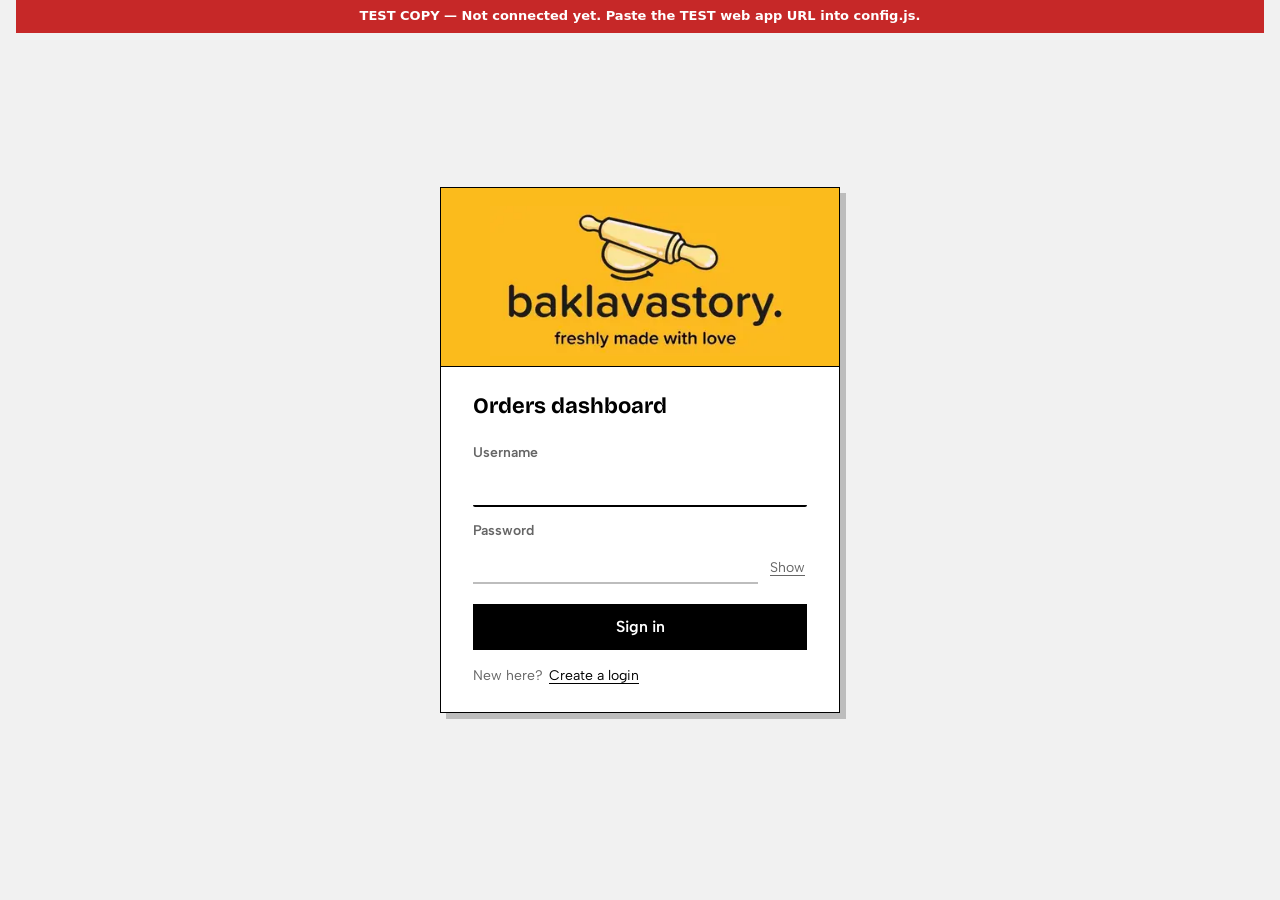
==== dashboard/index.html @ 560e419f "v2.0: test copy of Baklava Story v1, wired to the TEST Sheet only Co-Authored-By: Claude Opus 5.5 <n" ====
<!doctype html>
<html lang="en"><head><meta charset="utf-8"><meta name="viewport" content="width=device-width,initial-scale=1,viewport-fit=cover"><title>Baklava Story Orders</title>
<link rel="preconnect" href="https://fonts.googleapis.com">
<link rel="preconnect" href="https://fonts.gstatic.com" crossorigin>
<link rel="stylesheet" href="https://fonts.googleapis.com/css2?family=Albert+Sans:wght@400;500;600&family=Bricolage+Grotesque:opsz,wght@12..96,700&family=Kalam:wght@400;700&display=swap">
<link rel="stylesheet" href="s.css"><link rel="stylesheet" href="x.css"></head><body>
<div class="wrap">
<header class="top">
<div class="mark">Baklava Story</div>
<nav class="tabs" aria-label="Views"><button data-act="tab" data-t="week" class="on">Week</button><button data-act="tab" data-t="history">History</button><button data-act="tab" data-t="products">Products</button><i class="tabbar" aria-hidden="true"></i></nav>
<div class="toplinks"><button class="nb" data-act="numbers">Week numbers</button></div>
</header>
<div class="weeknav">
<button class="nb" data-act="weekprev"><svg viewBox="0 0 20 20" fill="none" stroke="currentColor" stroke-width="2.6" aria-hidden="true"><path d="M12.5 3.5 6 10l6.5 6.5"/></svg>Last week</button>
<span class="rangebox"><b class="range num" id="range"></b><small id="rangesub"></small></span>
<button class="nb" data-act="weeknext">Next week<svg viewBox="0 0 20 20" fill="none" stroke="currentColor" stroke-width="2.6" aria-hidden="true"><path d="M7.5 3.5 14 10l-6.5 6.5"/></svg></button>
</div>
<p class="sync" id="sync"></p>
<div id="notice" hidden></div>
<main id="view"></main>
<p class="help">Tap an order to cross it out when it is picked up. Tap a day name for that day's bake list. <button class="csv" data-act="export" data-s="week">Export CSV</button></p>
</div>
<div id="layer"></div>
<div id="pop" hidden></div>
<div id="toast" class="toast" hidden></div>


<script src="config.js"></script>
<script src="j1.js"></script>
<script src="j2.js"></script>
<script src="j3.js"></script>
<script src="j4.js"></script>
<script src="x.js"></script>
<script src="y.js"></script>
<script src="z.js"></script>
<script src="z2.js"></script>
<script src="z3.js"></script>
<script src="z4.js"></script>
<script src="z5.js"></script>
<script src="z6.js"></script>
<script src="z7.js"></script>
<script src="z8.js"></script>
<script src="z9.js"></script>
<script src="z10.js"></script>
<script src="z11.js"></script>
<script src="z12.js"></script>
<script src="z13.js"></script>
<script src="z14.js"></script>
<script src="z15.js"></script>
<script src="z16.js"></script>
<script src="j5.js"></script>

</body></html>
---- dashboard/s.css ----
/* Layout: the counter notebook and nothing else. One page, Monday to Saturday columns.
   Blue ballpoint ink, yellow highlighter on pickup times, red pen circles on notes.
   Tap an order to cross it out when it is picked up. */
:root{
  --bg:#F1F1F1; --paper:#FFFFFF; --ink:#000000; --ink2:#666666; --rule:#BDBDBD; --rule2:#E8E8E8;
  --hl:#000000; --hltext:#FFFFFF; --red:#000000; --btn:#000000; --btntext:#FFFFFF; --hole:#D9D9D9;
  --hand:#000000; --web:#000000;
  --shadow:rgba(0,0,0,.14); --scrim:rgba(0,0,0,.4);
  --f-ui:'Albert Sans',system-ui,sans-serif; --f-head:'Bricolage Grotesque','Albert Sans',system-ui,sans-serif; --f-hand:'Kalam','Bradley Hand','Segoe Print',cursive;
}
html{color-scheme:light}*{box-sizing:border-box}
body{background:var(--bg);color:var(--ink);font:400 16px/1.45 var(--f-ui);margin:0;
  padding-block:0 56px;padding-left:max(16px,env(safe-area-inset-left,0px));padding-right:max(16px,env(safe-area-inset-right,0px))}
button{font:inherit;color:inherit;cursor:pointer;background:none;border:0;padding:0;text-align:left}
:focus-visible{outline:3px solid var(--ink);outline-offset:2px;border-radius:2px}
[hidden]{display:none!important}
button{transition:background-color .18s ease,color .18s ease,opacity .18s ease,transform .14s ease,text-decoration-color .18s ease}
.btn:active,.nb:active,.pick button:active,.days button:active,.addline:active,.got:active{transform:scale(.96)}
.ent .body:active,.dh:active,.hrow:active{background:var(--rule)}
@keyframes fade{from{opacity:0}to{opacity:1}}
@keyframes popin{from{opacity:0;transform:translateY(10px) scale(.96)}to{opacity:1;transform:none}}
@keyframes chip{from{transform:scale(.92)}to{transform:none}}
@keyframes strike{from{background-size:0% 2px}to{background-size:100% 2px}}
@keyframes dim{from{opacity:1}to{opacity:.5}}
@keyframes enter{from{opacity:0;transform:translateY(-6px);background:var(--rule2)}to{opacity:1;transform:none}}
@keyframes grow{from{transform:scaleY(0)}to{transform:none}}
@keyframes growx{from{transform:scaleX(0)}to{transform:none}}
@keyframes spin{from{opacity:0;transform:rotate(-50deg) scale(.88)}to{opacity:1;transform:none}}
@keyframes rise{from{opacity:0;transform:translateY(10px)}to{opacity:1;transform:none}}
#pop:not([hidden]){animation:fade .16s ease}
#pop:not([hidden]) .pop{animation:popin .22s cubic-bezier(.2,.8,.2,1)}
.scrim{animation:fade .2s ease}
.toast:not([hidden]){animation:rise .22s cubic-bezier(.2,.8,.2,1)}
.ent.just{animation:enter .35s cubic-bezier(.2,.8,.2,1)}
.ent.just.picked .en,.ent.just.picked .ei{text-decoration:none;background:linear-gradient(var(--ink),var(--ink)) 0 58%/100% 2px no-repeat;animation:strike .4s .05s ease-out both}
.ent.just.picked .body{animation:dim .35s ease both}
.ent.just:not(.picked) .body{animation:fade .3s ease}
.days button.on,.go .pick button.on{animation:chip .18s ease-out}
.go .wcols i{transform-origin:bottom;animation:grow .55s cubic-bezier(.2,.8,.2,1) both}
.go .wcols div:nth-child(2) i{animation-delay:.04s}.go .wcols div:nth-child(3) i{animation-delay:.08s}.go .wcols div:nth-child(4) i{animation-delay:.12s}.go .wcols div:nth-child(5) i{animation-delay:.16s}.go .wcols div:nth-child(n+6) i{animation-delay:.2s}
.go .tr .bar i{transform-origin:left;animation:growx .6s cubic-bezier(.2,.8,.2,1) both}
.go .pie svg{animation:spin .6s cubic-bezier(.2,.8,.2,1) both}
.go .hsum>div{animation:rise .4s cubic-bezier(.2,.8,.2,1) both}.go .hsum>div:nth-child(2){animation-delay:.04s}.go .hsum>div:nth-child(3){animation-delay:.08s}.go .hsum>div:nth-child(4){animation-delay:.12s}.go .hsum>div:nth-child(5){animation-delay:.16s}.go .hsum>div:nth-child(6){animation-delay:.2s}
@media(prefers-reduced-motion:reduce){*,*::before,*::after{animation:none!important;transition:none!important}}
.wrap{max-width:1240px;margin:0 auto}
.num{font-variant-numeric:tabular-nums}
.muted{color:var(--ink2)}
.link{text-decoration:underline;text-underline-offset:3px;font-weight:500}
.link:hover{text-decoration-thickness:2px}

/* top line */
.top{display:flex;flex-wrap:wrap;align-items:center;gap:8px 24px;padding-block:16px 12px}
.mark{font:700 22px/1 var(--f-head);letter-spacing:-.01em}
.weeknav{display:grid;grid-template-columns:1fr auto 1fr;align-items:center;gap:12px;margin:2px 0 14px}
.weeknav>.nb:first-child{justify-self:start}.weeknav>.nb:nth-child(3){justify-self:end}
.nb{min-height:40px;padding:0 4px;font-weight:600;font-size:16px;display:inline-flex;align-items:center;gap:6px;white-space:nowrap}
.nb svg{width:14px;height:14px;flex:none}
.nb:hover{text-decoration:underline;text-underline-offset:4px}
.rangebox{display:flex;flex-direction:column;align-items:center;padding:0 6px;text-align:center}
.rangebox .range{font:700 21px/1.1 var(--f-head)}
.rangebox small{font-size:14px;color:var(--ink2);margin-top:2px;min-height:18px}
.toplinks{display:flex;gap:18px;align-items:center;margin-left:auto}
@media(max-width:560px){.weeknav{grid-template-columns:1fr 1fr}.rangebox{grid-column:1/3;grid-row:1}.weeknav>.nb{min-height:44px}.rangebox .range{font-size:24px}}
.sync{font-size:13px;color:var(--ink2);margin:0 0 8px}
.sync:empty{display:none}
.csv{font-size:13px;color:var(--ink2);text-decoration:underline;text-underline-offset:3px;font-weight:500;display:inline-block;padding:6px 0;margin-left:6px;white-space:nowrap}
.csv:hover{color:var(--ink)}
.pick .csv{margin-left:auto}

/* the notebook */
.book{background:var(--paper);border:1px solid var(--ink);border-radius:0;overflow-x:auto;position:relative}
.spiral{height:22px;min-width:960px;background:radial-gradient(circle at 50% 50%,var(--hole) 0 5px,transparent 5.5px) 0 0/34px 22px repeat-x;border-bottom:1px solid var(--rule2)}
.week{display:grid;grid-template-columns:repeat(6,minmax(160px,1fr));min-width:960px}
.col{border-left:1px solid var(--rule);min-height:520px;display:flex;flex-direction:column;
  background:repeating-linear-gradient(transparent 0 33px,var(--rule2) 33px 34px) 0 0/100% 34px}
.col:first-child{border-left:0}
.dh{padding:12px 12px 10px;border-bottom:2px solid var(--ink);background:var(--paper);display:block;width:100%}
.dh:hover .dn{text-decoration:underline;text-underline-offset:4px}
.dn{font:700 19px/1.1 var(--f-head);display:block}
.dd{font-size:13px;color:var(--ink2)}
.istoday .dn span{text-decoration:underline;text-decoration-thickness:3px;text-underline-offset:5px}
.load{font-size:13px;color:var(--ink2)}
.ent{display:flex;align-items:flex-start;gap:6px;border-bottom:1px solid var(--rule2);background:var(--paper)}
.ent .body{flex:1;min-width:0;padding:8px 4px 9px 12px;text-align:left;font-family:var(--f-hand);font-size:16px;line-height:1.3}
.ent .body:hover{background:var(--rule2)}
.et{font:600 13px/1.5 var(--f-ui);display:inline-block}
.hl{background:var(--hl);color:var(--hltext);padding:1px 6px;border-radius:0}
.hl.hand{background:var(--hand)}.hl.web{background:var(--web)}
.hl.soon::before{content:"";display:inline-block;width:7px;height:7px;border-radius:50%;background:#e5322d;margin-right:6px;vertical-align:1px;animation:dot 2s ease-out infinite}
@keyframes dot{0%{box-shadow:0 0 0 0 rgba(229,50,45,.6)}70%,100%{box-shadow:0 0 0 6px rgba(229,50,45,0)}}
.ent .hl,.ent .en,.ent .circle{cursor:pointer;background-image:linear-gradient(#fde047,#fde047);background-repeat:no-repeat;background-position:left center;background-size:0% 100%;transition:background-size .34s cubic-bezier(.3,.7,.2,1),color .2s ease .08s}
.ent .en{width:fit-content;max-width:100%}
.ent .marked{background-size:100% 100%}
.ent .hl.marked{color:#000}
.en{display:block;font-weight:700;overflow-wrap:anywhere}
.ei{display:block;color:var(--ink2);font-size:15px}
.ph{display:block;color:var(--ink2);font:400 12px/1.3 var(--f-ui)}
.circle{border:2px solid var(--ink);color:var(--ink);border-radius:60% 40% 55% 45%/50% 55% 45% 50%;padding:0 8px;display:inline-block;font-size:13px;line-height:1.5;margin-top:3px}
.ent.picked .en,.ent.picked .ei{text-decoration:line-through;text-decoration-thickness:2px;text-decoration-color:var(--ink)}
.ent.picked .body{opacity:.5}
.ent .ed{font-size:12px;color:var(--ink2);padding:10px 10px 0 0;font-weight:500;text-decoration:underline;text-underline-offset:3px}
.addline{display:block;width:100%;padding:8px 12px;color:var(--ink2);font-size:14px;margin-top:2px;min-height:34px}
.addline:hover{color:var(--ink);text-decoration:underline;text-underline-offset:3px}
.help{margin:10px 2px 0;color:var(--ink2);font-size:14px}
.empty{padding:28px 22px}
.empty h2{font:700 22px/1.2 var(--f-head);margin:0 0 6px}
.empty p{margin:0 0 14px;color:var(--ink2);max-width:46ch}


/* page turn: the leaf is cut into hinged strips so the paper can bend */
#view{position:relative;perspective:8000px;perspective-origin:50% 50%}
.leaf{position:absolute;left:0;top:0;z-index:3;transform-style:preserve-3d;pointer-events:none}
.seg{position:absolute;top:0;transform-origin:left center;transform-style:preserve-3d;will-change:transform}
.clip{position:absolute;left:0;top:0;right:0;bottom:0;overflow:hidden;background:var(--paper)}
.clip .back{position:absolute;inset:0;background:#fff;opacity:0}
.clip .shade{position:absolute;inset:0;background:#000;opacity:0}
.book.under{position:absolute;left:0;top:0;z-index:0;pointer-events:none}
.cast{position:absolute;left:0;top:0;z-index:2;pointer-events:none;opacity:0;background:linear-gradient(90deg,rgba(0,0,0,.28),rgba(0,0,0,0) 65%)}

.daybig{font:700 30px/1.1 var(--f-head);letter-spacing:-.01em;margin:-6px 0 14px}
.days{display:grid;grid-template-columns:repeat(6,1fr);gap:6px;margin:0 0 20px}
.days button{text-align:center;padding:7px 0 8px;background:var(--rule2);font-weight:500;line-height:1.15}
.days button small{display:block;font-size:12px;color:var(--ink2)}
.days button b{font:700 19px/1.2 var(--f-head)}
.days button:hover{background:var(--rule)}
.days button.on{background:var(--ink);color:var(--paper)}
.days button.on small{color:var(--paper);opacity:.75}
.days button.today b{text-decoration:underline;text-decoration-thickness:2px;text-underline-offset:3px}

.tabs{position:relative;display:flex;gap:4px;margin-left:6px}
.tabs button{font:700 17px/1 var(--f-head);padding:8px 12px;color:var(--ink2);transition:color .2s}
.tabs button:hover,.tabs button.on{color:var(--ink)}
.tabbar{position:absolute;left:0;bottom:-3px;height:3px;width:0;background:var(--ink);transition:transform .3s cubic-bezier(.3,.7,.2,1),width .3s cubic-bezier(.3,.7,.2,1)}
.weeknav,.toplinks{transition:opacity .2s ease,visibility .2s}
.weeknav.off,.toplinks.off{opacity:0;visibility:hidden}

/* history */
.hist{padding:22px 24px 28px}
.hist h2{font:700 22px/1.15 var(--f-head);margin:30px 0 6px}
.hist h2:first-child{margin-top:0}
.hist .sub{color:var(--ink2);font-size:14px;margin:0 0 12px}
.hsum{display:grid;grid-template-columns:repeat(auto-fit,minmax(130px,1fr));gap:18px 24px;margin:0 0 4px}
.hsum b{display:block;font:700 36px/1 var(--f-head);letter-spacing:-.02em}
.hsum span{font-size:13px;color:var(--ink2)}
.tbw{overflow-x:auto}
.tb{min-width:480px;border-top:2px solid var(--ink)}
.tr{display:grid;grid-template-columns:var(--cols);gap:12px;padding:9px 0;border-bottom:1px solid var(--rule2);align-items:center}
.tr.th{font-size:13px;font-weight:600;color:var(--ink2);border-bottom:1px solid var(--rule);padding:7px 0}
.tr .r{text-align:right}
.tr .bar{height:10px;background:var(--rule2)}
.tr .bar i{display:block;height:100%;background:var(--ink)}
.tr .lbl{font-weight:600}
.tr .lbl small{font-weight:400;color:var(--ink2);margin-left:6px}
.hgrid{display:grid;grid-template-columns:repeat(auto-fit,minmax(300px,1fr));gap:0 36px}
.hgrid{margin-top:34px}.hist .hgrid h2{margin-top:0}
.hgrid .tb{min-width:0}
.pie{display:flex;align-items:center;gap:18px;margin:6px 0 16px}
.pie svg{width:132px;height:132px;flex:none}
.pie .pt{font:700 15px/1 var(--f-head);text-anchor:middle;fill:var(--ink)}
.pie .pl{font:500 8px/1 var(--f-ui);text-anchor:middle;fill:var(--ink2)}
.pie ul{list-style:none;margin:0;padding:0;flex:1;min-width:0}
.pie li{display:grid;grid-template-columns:14px 1fr auto;gap:8px;align-items:center;padding:4px 0}
.pie li i{width:14px;height:14px;box-shadow:inset 0 0 0 1px var(--ink)}
.pie li b{font-variant-numeric:tabular-nums}
.pick{display:flex;gap:6px;flex-wrap:wrap;align-items:center;margin:0 0 16px}
.pick small{font-size:14px;color:var(--ink2);margin-right:6px}
.pick button{padding:7px 13px;font-weight:600;background:var(--rule2)}
.pick button:hover{background:var(--rule)}.pick button.on{background:var(--ink);color:var(--paper)}
.hist .pick+h2{margin-top:0}
.wcols{display:flex;align-items:flex-end;gap:10px;height:132px;margin:6px 0 16px;padding-top:4px}
.wcols div{flex:1;max-width:76px;display:flex;flex-direction:column;align-items:center;justify-content:flex-end;height:100%;gap:4px}
.wcols i{display:block;width:100%;background:var(--ink);min-height:2px}
.wcols b{font-size:14px;font-variant-numeric:tabular-nums}
.wcols span{font-size:13px;color:var(--ink2)}
.hq{display:flex;gap:14px;align-items:flex-end;flex-wrap:wrap;margin:0 0 8px}
.hq .fld{flex:1;min-width:220px;margin:0}
.hrow{display:grid;grid-template-columns:104px 84px 1.1fr 1fr 1.2fr 64px;gap:12px;align-items:baseline;width:100%;padding:9px 0;border-bottom:1px solid var(--rule2);text-align:left;min-width:680px}
.hrow:hover{background:var(--rule2)}
.hrow .nm{font-family:var(--f-hand);font-weight:700;font-size:17px}
.hrow.picked .nm,.hrow.picked .it{text-decoration:line-through;text-decoration-color:var(--ink)}
.hrow.picked{color:var(--ink2)}
.hrow .it{font-family:var(--f-hand);color:var(--ink2);font-size:16px}
.hrow .nt{font-family:var(--f-hand);font-size:15px}
.hmore{margin-top:14px}

.notice{margin:0 0 12px;background:var(--ink);color:var(--paper);padding:12px 16px;display:flex;flex-wrap:wrap;gap:8px 20px;align-items:center}
.notice b{font:700 18px/1.2 var(--f-head)}
.notice .ni{display:flex;gap:6px 22px;flex-wrap:wrap;flex:1;font-size:15px}
.notice .ni button{color:var(--paper);text-decoration:underline;text-underline-offset:3px;font-weight:500}
.notice .got{background:var(--paper);color:var(--ink);padding:9px 16px;font-weight:600;min-height:40px}
.src{font:500 11px/1.5 var(--f-ui);color:var(--ink2);margin-left:8px}
.src.web{color:var(--web);font-weight:700}.src.hand{color:var(--hand);font-weight:700}
.newtag{border:2px solid var(--ink);border-radius:60% 40% 55% 45%/50% 55% 45% 50%;padding:0 7px;font:700 12px/1.45 var(--f-hand);margin-left:6px;display:inline-block}

#pop{position:fixed;inset:0;background:var(--scrim);z-index:50;display:flex;align-items:center;justify-content:center;padding:16px}
.pop{background:var(--paper);border:2px solid var(--ink);padding:20px 22px;width:min(320px,100%)}
.pop h3{font:700 21px/1.2 var(--f-head);margin:0 0 4px}
.pop p{margin:0 0 18px;color:var(--ink2)}
.pop .acts{margin:0}

/* buttons */
.btn{background:var(--btn);color:var(--btntext);font-weight:600;padding:11px 18px;border-radius:0;min-height:44px}
.btn:hover{filter:brightness(1.12)}
.hlbtn{background:var(--hl);color:var(--hltext);font-weight:600;padding:9px 14px;border-radius:3px}

/* sheet */
.scrim{position:fixed;inset:0;background:var(--scrim);z-index:30}
.sheet{position:fixed;top:0;bottom:0;right:0;width:min(420px,100%);background:var(--paper);z-index:31;border-left:2px solid var(--ink);
  padding:22px max(20px,env(safe-area-inset-right,0px)) 28px 22px;padding-top:max(22px,env(safe-area-inset-top,0px));overflow-y:auto;animation:slide .26s cubic-bezier(.2,.8,.2,1)}
@keyframes slide{from{transform:translateX(36px);opacity:0}to{transform:none;opacity:1}}
@media(prefers-reduced-motion:reduce){.sheet{animation:none}}
.sheet .x{position:absolute;top:14px;right:16px;font-size:14px;color:var(--ink2);font-weight:600}
.sheet h2{font:700 26px/1.1 var(--f-head);margin:0 0 16px;padding-right:56px}
.fld{display:flex;flex-direction:column;gap:2px;margin-bottom:16px;min-width:0}
.fld label{font-size:14px;font-weight:600;color:var(--ink2)}
input,select,textarea{font:500 18px/1.3 var(--f-ui);color:var(--ink);background:transparent;border:0;border-bottom:2px solid var(--rule);border-radius:0;padding:8px 2px;width:100%;min-width:0}
input:focus,select:focus,textarea:focus{outline:0;border-bottom-color:var(--ink)}
input.hand,textarea{font-family:var(--f-hand);font-size:20px}
textarea{resize:vertical;min-height:56px}
select option{background:var(--paper);color:var(--ink)}
.two{display:grid;grid-template-columns:1fr 1fr;gap:14px}
.chkn{display:block;font-weight:400;font-size:13px;color:var(--ink2);margin-top:1px}.chk{display:flex;align-items:flex-start;gap:10px;margin:6px 0 0;font-size:15px;font-weight:500;color:var(--ink2);cursor:pointer}.chk input{width:20px;height:20px;margin:1px 0 0;accent-color:#000;cursor:pointer;flex:none}.chk input:disabled{cursor:not-allowed;opacity:.4}.chk:has(input:checked){color:#000}
.hint{font-size:14px;color:var(--ink2);margin:2px 0 0;min-height:20px}
.hint.warn{color:var(--red);font-weight:600}
.acts{display:flex;gap:18px;align-items:center;flex-wrap:wrap;margin-top:6px}
.danger{color:var(--red);font-weight:600}
.big{font:700 46px/1 var(--f-head);letter-spacing:-.02em;margin:0}
.fl{display:flex;justify-content:space-between;gap:12px;padding:12px 0;border-top:1px solid var(--rule2)}
.fl b{font:700 21px/1 var(--f-head)} .fl small{display:block;color:var(--ink2);font-size:14px;margin-top:3px}
.stats{display:grid;grid-template-columns:repeat(3,1fr);gap:12px;margin:4px 0 18px}
.stats b{display:block;font:700 28px/1 var(--f-head)} .stats span{font-size:13px;color:var(--ink2)}
.dayrow{display:grid;grid-template-columns:62px 1fr 44px;gap:10px;align-items:center;padding:6px 0}
.dayrow .b{height:12px;background:var(--rule2);border-radius:2px;overflow:hidden}.dayrow .b i{display:block;height:100%;background:var(--ink)}
.dayrow .b.over i{background:var(--red)}
.toast{position:fixed;left:max(16px,env(safe-area-inset-left,0px));bottom:max(18px,env(safe-area-inset-bottom,0px));z-index:40;background:var(--ink);color:var(--paper);padding:11px 16px;border-radius:0;font-weight:500;max-width:calc(100% - 32px)}

/* products tab */
.prodtab .phead{display:flex;justify-content:space-between;align-items:flex-start;gap:14px 20px;flex-wrap:wrap;margin:0 0 16px}
.prodtab .phead h2{margin:0 0 4px}.prodtab .phead .sub{margin:0;max-width:54ch}
.pact{display:flex;align-items:center;gap:16px}
.psave{font-size:14px;color:var(--ink2);min-width:7ch;text-align:right;transition:opacity .3s ease}
.psave.fade{opacity:0}
.plist{display:grid;grid-template-columns:repeat(3,minmax(0,1fr));gap:20px;align-items:stretch}
.plist>.muted{grid-column:1/-1}
.pg{border:1px solid var(--ink);background:var(--paper);display:flex;flex-direction:column;min-width:0}
.pg.fresh{animation:rise .32s cubic-bezier(.2,.8,.2,1)}
.pimg{position:relative;display:block;aspect-ratio:4/3;background:var(--rule2);cursor:pointer;overflow:hidden;border-bottom:1px solid var(--ink)}
.pimg input{position:absolute;inset:0;width:100%;height:100%;opacity:0;cursor:pointer;border:0;padding:0}
.pimg img{position:absolute;inset:0;width:100%;height:100%;object-fit:cover;display:block;animation:fade .3s ease}
.pimg span{position:absolute;inset:0;display:flex;align-items:center;justify-content:center;color:var(--ink2);font-weight:600;font-size:15px;pointer-events:none;transition:color .2s ease,opacity .2s ease}
.pimg:hover span{color:var(--ink)}
.pimg.has span{inset:auto 10px 10px auto;padding:5px 11px;background:var(--paper);color:var(--ink);font-size:13px;opacity:0}
.pimg.has:hover span,.pimg.has:focus-within span{opacity:1}
.pimg:focus-within{outline:3px solid var(--ink);outline-offset:-3px}
.pbody{padding:6px 14px 4px;flex:1;display:flex;flex-direction:column}
.pgn{font:700 20px/1.2 var(--f-head);letter-spacing:-.01em;border-bottom:2px solid transparent;padding:10px 6px;margin-left:-6px;width:calc(100% + 6px);transition:background-color .2s ease,border-color .2s ease}
.pgn:hover{background:var(--bg)}.pgn:focus{background:transparent;border-bottom-color:var(--ink)}
.pcap,.prow{display:grid;grid-template-columns:42px minmax(0,1fr) 60px 40px auto;gap:0 8px}
.pcap{font-size:12px;font-weight:600;color:var(--ink2);padding:2px 0 0;margin-top:-2px}
.pcap span:nth-child(1),.pcap span:nth-child(2){padding-left:0}
.prow{align-items:center;border-top:1px solid var(--rule2);overflow:hidden}
.prow.fresh{animation:rise .32s cubic-bezier(.2,.8,.2,1)}
.prow input{font-size:17px;border-bottom:2px solid transparent;padding:11px 6px;margin-left:-6px;width:calc(100% + 6px);transition:color .2s ease,border-color .2s ease,background-color .2s ease}
.prow input:hover{background:var(--bg)}
.prow input:focus{background:transparent;border-bottom-color:var(--ink)}
.prow.off input,.prow.off em{color:var(--rule)}
.pw{display:flex;align-items:center}
.pw i{font-style:normal;color:var(--ink2);font-size:16px;margin-right:-3px}
.prow .pw input{width:100%;margin-left:0;padding-left:4px}
.sw{display:inline-flex;align-items:center;min-height:44px}
.sw span{display:none}
.sw i{position:relative;width:38px;height:22px;background:var(--rule);flex:none;transition:background-color .22s ease}
.sw i::after{content:"";position:absolute;left:3px;top:3px;width:16px;height:16px;background:var(--paper);transition:transform .24s cubic-bezier(.3,.7,.2,1)}
.sw.on i{background:var(--ink)}.sw.on i::after{transform:translateX(16px)}
.prm{font-size:13px;color:var(--ink2);min-height:44px;min-width:26px;text-align:center;transition:color .2s ease}
.prm:hover,.prm[data-arm]{color:var(--ink)}
.prm.x{font-size:20px;color:var(--rule)}.prm.x:hover{color:var(--ink)}
.prm.x[data-arm]{font-size:13px;font-weight:600;color:var(--ink)}
.pft{display:flex;justify-content:space-between;gap:10px;border-top:1px solid var(--rule2);margin-top:auto}
.pft .prm{text-align:left;padding-right:0}
.pimg:not(.has)+.pbody .gimg{display:none}
.phint{grid-column:1/-1;margin:0 0 6px;font-size:13px;color:var(--ink2)}
.phint:empty{display:none}
.pwarn{background:var(--ink);color:var(--paper);padding:10px 14px;margin:0 0 14px;font-weight:500}
.pfoot{margin:22px 0 0;max-width:62ch}
@media(max-width:1000px){.plist{grid-template-columns:repeat(2,minmax(0,1fr))}}
@media(max-width:620px){.plist{grid-template-columns:1fr}}
.plines{display:flex;flex-direction:column;margin-top:2px}
.pl{display:flex;justify-content:space-between;align-items:center;gap:12px;padding:8px 0;border-bottom:1px solid var(--rule2)}
.pn{font-weight:600;font-size:16px;min-width:0}.pn small{display:block;font-weight:400;color:var(--ink2);font-size:13px}
.step{display:inline-flex;align-items:center;flex:none}
.step button{width:40px;height:40px;font-size:20px;line-height:1;text-align:center;background:var(--rule2);font-weight:600}
.step button:hover{background:var(--rule)}.step button:active{transform:scale(.9)}
.step b{min-width:34px;text-align:center;font:700 18px/1 var(--f-head);transition:color .2s ease}
.pl:not(.has) .step b,.pl:not(.has) .step button[data-q="-1"]{display:none}
.pl.has .pn{font-weight:700}
.ent.pending{background:#fff4a8}
.ent.pending .body:hover{background:#ffec7a}
.ent.pending .ent-note{display:none}
.ent.pending{flex-direction:column;align-items:stretch;gap:0}
.ent.pending .newtag{white-space:nowrap}
.conf{background:var(--ink);color:var(--paper);font-weight:600;font-size:15px;padding:8px 12px;margin:0 12px 12px;min-height:40px;text-align:center}
.conf:hover{filter:brightness(1.25)}

/* notebook feel for Products and History: ruled paper, handwriting, highlighter, pen circles */
.hist{background-image:repeating-linear-gradient(transparent 0 33px,var(--rule2) 33px 34px);background-size:100% 34px}
.hist h2{border-bottom:2px solid var(--ink);padding-bottom:6px}
.prodtab .phead h2{border:0;padding:0}
.tb{border-top:0;background-image:repeating-linear-gradient(transparent 0 33px,var(--rule2) 33px 34px);background-size:100% 34px;background-color:var(--paper)}
.tr{height:34px;padding:0;border-bottom:0}
.tr.th{border-bottom:1px solid var(--rule);font:600 13px/1 var(--f-ui)}
.tr .lbl{font:700 17px/1 var(--f-hand);white-space:nowrap;overflow:hidden;text-overflow:ellipsis}
.tr .lbl small{font:400 13px/1 var(--f-ui)}
.tr .r,.tr span:last-child{font-family:var(--f-hand);font-size:18px}
.tr.th span{font:600 13px/1 var(--f-ui)}
.hsum b{font:700 42px/1.1 var(--f-hand);letter-spacing:0}
.wcols b{font:700 18px/1 var(--f-hand)}.wcols span{font:400 16px/1 var(--f-hand)}
.pie li{font:400 18px/1.3 var(--f-hand)}
.pick button,.pick button:hover{background:none}
.pick button{padding:2px 14px;font:700 18px/1.5 var(--f-hand);color:var(--ink2);border:2px solid transparent;border-radius:60% 40% 55% 45%/50% 55% 45% 50%}
.pick button:hover{color:var(--ink)}
.pick button.on{color:var(--ink);border-color:var(--ink);background:none}
.hrow{background-color:var(--paper)}
.pgn{font:700 25px/1.2 var(--f-hand);letter-spacing:0;padding:6px 6px 4px}
.prow input{font-family:var(--f-hand);font-size:21px;padding:7px 6px 5px}
.prow .pf input[data-pf="short"]{width:86px;font-weight:700;background:linear-gradient(#fde047,#fde047) 0 58%/calc(100% - 6px) 66% no-repeat}
.prow.off .pf input[data-pf="short"]{background:none}
.pimg span{font:400 22px/1 var(--f-hand)}
.pimg.has span{font-size:16px}
.pcap{font-family:var(--f-ui)}

/* motion: small and quiet, only where something changes */
.pick button{transition:color .18s ease,border-color .2s ease,transform .14s ease}
.hrow,.ent .body,.ent .ed,.addline{transition:background-color .15s ease,color .15s ease}
input,select,textarea{transition:border-color .18s ease}
.notice.in{animation:rise .32s cubic-bezier(.2,.8,.2,1)}
.pl.fresh{animation:rise .24s cubic-bezier(.2,.8,.2,1)}
.step b.tick{animation:chip .18s ease-out}
.go.prodtab .pg{animation:rise .4s cubic-bezier(.2,.8,.2,1) both}
.go.prodtab .pg:nth-child(2){animation-delay:.05s}.go.prodtab .pg:nth-child(3){animation-delay:.1s}.go.prodtab .pg:nth-child(n+4){animation-delay:.15s}
.pimg:focus-within{outline:none}
.pimg:has(input:focus-visible){outline:3px solid var(--ink);outline-offset:-3px}
.prow .sw,.prm{transition:color .2s ease,opacity .2s ease}

/* toned down: handwriting only where the owner would really write (codes, the circled range), softer corners */
.tr .lbl{font:600 15px/1 var(--f-ui)}
.tr .r,.tr span:last-child{font-family:var(--f-ui);font-size:15px}
.hsum b{font:700 36px/1.1 var(--f-head);letter-spacing:-.02em}
.wcols b{font:600 15px/1 var(--f-ui)}.wcols span{font:400 13px/1 var(--f-ui)}
.pie li{font:400 15px/1.3 var(--f-ui)}
.pick button{font:600 15px/1.5 var(--f-ui);padding:3px 14px}
.hrow .nm{font:600 16px/1.3 var(--f-ui)}
.hrow .it,.hrow .nt{font:400 15px/1.35 var(--f-ui)}
.pgn{font:700 22px/1.2 var(--f-head);letter-spacing:-.01em;padding:8px 6px 6px}
.prow input{font-family:var(--f-ui);font-size:17px;padding:9px 6px 7px}
.prow .pf input[data-pf="short"]{font-family:var(--f-hand);font-size:20px;font-weight:700;padding:6px 6px 4px;border-radius:3px}
.pimg span{font:500 15px/1 var(--f-ui)}
.pimg.has span{font-size:13px}
.hist,.tb{background-image:none}
.sheet.mid{inset:0;margin:auto;height:fit-content;max-height:calc(100dvh - 32px);width:min(540px,calc(100% - 32px));border:2px solid var(--ink);animation:popin .22s cubic-bezier(.2,.8,.2,1)}
.tr.cust{width:100%;text-align:left;cursor:pointer;background-color:var(--paper)}
.tr.cust:hover{background-color:var(--rule2)}.tr.cust:active{background-color:var(--rule)}
.cnote{display:block;width:fit-content;max-width:100%;margin-top:3px;font:600 12px/1.4 var(--f-ui);color:var(--ink);background:#fde047;padding:1px 6px;overflow-wrap:anywhere}
.crow{display:grid;grid-template-columns:minmax(0,1fr) auto;gap:2px 12px;width:100%;padding:11px 0;border-bottom:1px solid var(--rule2);text-align:left}
.crow:hover{background-color:var(--rule2)}
.crow .cd{font-weight:600}.crow .cp{text-align:right;font-weight:600}.crow .ci,.crow .cs{font-size:14px;color:var(--ink2)}.crow .cs{text-align:right}
.crow.picked .ci{text-decoration:line-through}
.closedtag{display:inline-block;margin-left:6px;padding:1px 7px;background:var(--ink);color:var(--paper);font:600 12px/1.5 var(--f-ui)}
.col.isclosed .dh{background:var(--rule2)}
.closeday{font-size:13px;margin-top:0;min-height:34px}
.col.isclosed .closeday{color:var(--ink);font-weight:600}
.pick .csv{font:500 13px/1.3 var(--f-ui);color:var(--ink2);padding:6px 0;margin-left:auto}
.pick .csv:hover{color:var(--ink);background:none}
.exl{font-size:14px;font-weight:600;color:var(--ink2);margin:0 0 6px}
.ex .pick{margin:0 0 14px}
.ex .chk{margin:0 0 10px}

/* phones: one column, big tap targets, nothing hides off the edge */
html{-webkit-tap-highlight-color:transparent;touch-action:manipulation;-webkit-text-size-adjust:100%}
@media(max-width:700px){
  body{padding-left:max(14px,env(safe-area-inset-left,0px));padding-right:max(14px,env(safe-area-inset-right,0px));padding-bottom:max(48px,env(safe-area-inset-bottom,0px))}
  .top{display:flex;align-items:center;gap:0 12px;padding-block:max(14px,env(safe-area-inset-top,0px)) 4px}
  .mark{order:1;flex:1}
  .toplinks{order:2;margin-left:0}
  .tabs{order:3;flex:0 0 100%;margin:6px 0 0;border-bottom:1px solid var(--rule)}
  .tabs button{flex:1;text-align:center;padding:14px 4px;min-height:48px;font-size:18px}
  .tabbar{bottom:-1px}
  .nb{min-height:48px;padding:0 8px}
  .weeknav.off,.toplinks.off{display:none}
  .weeknav{margin:10px 0 8px}
  .sync{margin:0 0 10px}
  .csv{min-height:44px;padding:12px 0;margin-left:0;display:inline-flex;align-items:center}
  .pick .csv{margin-left:auto;padding:12px 4px}
  .notice{padding:14px 16px;gap:8px}
  .notice .ni{flex-direction:column;gap:0;flex:1 1 100%}
  .notice .ni button{text-align:left;min-height:44px;padding:6px 0;line-height:1.3}

  /* week: days stacked, today first in view */
  .spiral{display:none}
  .week{grid-template-columns:minmax(0,1fr);min-width:0}
  .col{min-height:0;border-left:0;border-top:2px solid var(--ink);background:none}
  .col:first-child{border-top:0}
  .dh{padding:14px 16px 12px;min-height:56px;border-bottom:1px solid var(--rule)}
  .dn{display:inline-block;font-size:21px;margin-right:10px}
  .dd{font-size:15px}.load{font-size:15px}
  .ent .body{padding:12px 6px 13px 16px;font-size:18px;min-height:64px}
  .et{font-size:14px}
  .ei{font-size:17px}.ph{font-size:14px}.circle{font-size:15px}.src{font-size:12px}
  .ent .ed{font-size:14px;min-width:56px;min-height:56px;padding:14px 12px 0 0;text-align:right}
  .addline{min-height:52px;padding:14px 16px;font-size:16px}
  .conf{min-height:48px;font-size:17px;margin:0 16px 14px}
  .help{font-size:14px;margin-top:12px}

  /* history and products */
  .hist{padding:18px 16px 24px}
  .pick{gap:4px}
  .pick button{min-height:44px;padding:8px 14px}
  .hsum b{font-size:32px}
  .hist h2{font-size:21px}
  .tb{min-width:0}
  .tb .tr{grid-template-columns:minmax(0,1fr) 44px 52px 64px!important;gap:8px;height:auto;min-height:44px;padding:6px 0;border-bottom:1px solid var(--rule2)}
  .tb .tr.th{min-height:32px}
  .tb .tr>:nth-child(5){display:none}
  .tr .lbl{white-space:normal;overflow:visible;line-height:1.25}
  .tr .lbl small{display:block;margin:2px 0 0}
  .wcols{gap:4px}.wcols b{font-size:12px}.wcols span{font-size:11px}
  .pie{gap:14px}.pie svg{width:112px;height:112px}
  .hgrid{grid-template-columns:minmax(0,1fr)}
  .tbw{overflow-x:visible}
  .hrow{display:grid;grid-template-columns:minmax(0,1fr) auto;grid-template-areas:"d t" "nm pr" "it it" "nt nt";gap:4px 12px;min-width:0;padding:14px 4px;align-items:center}
  .hrow>:nth-child(1){grid-area:d;font-weight:600}
  .hrow>:nth-child(2){grid-area:t;justify-self:end}
  .hrow>:nth-child(3){grid-area:nm}
  .hrow>:nth-child(4){grid-area:it}
  .hrow>:nth-child(5){grid-area:nt}
  .hrow>:nth-child(6){grid-area:pr;justify-self:end}
  .hrow .nm{font-size:18px}.hrow .it{font-size:16px}.hrow .nt{font-size:15px}.hrow .nt:empty{display:none}
  .hmore{min-height:48px}
  .cnote{font-size:14px}
  .crow{min-height:60px;padding:13px 0}
  .crow .ci,.crow .cs{font-size:15px}
  .prodtab .phead{gap:12px}
  .pact{width:100%;justify-content:space-between;flex-direction:row-reverse}
  .pact .btn{flex:1;max-width:none}
  .psave{text-align:left;min-width:0}
  .plist{grid-template-columns:minmax(0,1fr);gap:16px}
  .pimg{aspect-ratio:16/9}
  .pcap,.prow{grid-template-columns:48px minmax(0,1fr) 64px 44px 44px;gap:0 6px}
  .prow input{min-height:48px}
  .pgn{min-height:48px}
  .prm{min-height:48px;min-width:44px}
  .prm.x{font-size:24px}
  .prm.x[data-arm]{font-size:14px}
  .sw{min-height:48px;min-width:44px}

  /* the order sheet fills the screen */
  .sheet{width:100%;border-left:0;padding:18px max(16px,env(safe-area-inset-right,0px)) max(32px,env(safe-area-inset-bottom,0px)) max(16px,env(safe-area-inset-left,0px));padding-top:max(18px,env(safe-area-inset-top,0px))}
  .sheet h2{font-size:24px}
  .sheet .x{top:6px;right:6px;min-height:48px;min-width:56px;padding:0 14px;font-size:16px;text-align:center}
  .daybig{font-size:26px}
  .days button{min-height:56px}
  input,select,textarea{min-height:48px;font-size:18px}
  textarea{min-height:72px}
  .two{gap:12px}
  .acts{gap:6px 18px}
  .acts .btn{flex:1 1 100%;min-height:52px;font-size:18px;text-align:center}
  .acts .link,.acts .danger{min-height:48px;display:inline-flex;align-items:center}
  .chk{gap:12px}.chk input{width:24px;height:24px}
  .step button{width:48px;height:48px}
  .step b{min-width:40px}
  .pl{padding:10px 0}
  .pop{width:min(360px,100%);padding:22px}
  .pop .acts .btn{flex:1 1 100%}
  .toast{left:14px;right:14px;max-width:none;bottom:max(16px,env(safe-area-inset-bottom,0px))}
}
@media(max-width:380px){
  .hsum{grid-template-columns:1fr 1fr}
  .tb .tr{grid-template-columns:minmax(0,1fr) 38px 46px 58px!important;gap:6px}
  .pcap,.prow{grid-template-columns:44px minmax(0,1fr) 58px 42px 40px}
}
---- dashboard/x.css ----
/* Close-day control: quiet. On devices with a pointer it appears only while the day header is hovered. */
.closeday{color:var(--ink2);font-size:13px}
@media(hover:hover) and (pointer:fine){
  .col{position:relative}
  .closeday{position:absolute;top:9px;right:8px;width:auto;min-height:0;margin:0;padding:2px 7px;background:var(--paper);font-size:0;line-height:1.4;opacity:0;pointer-events:none;transition:opacity .15s ease,color .15s ease}
  .closeday::after{content:"Close day";font-size:12px;font-weight:500}
  .col.isclosed .closeday::after{content:"Reopen";font-weight:600}
  .dh:hover~.closeday,.closeday:hover,.closeday:focus-visible{opacity:1;pointer-events:auto}
  .closeday:hover{color:var(--ink);text-decoration:underline;text-underline-offset:3px}
}
/* Save changes: a highlighter swipe, only present while something is unsaved */
.savebtn{background:#fde047;color:#000;font-weight:600;font-size:14px;padding:4px 12px;min-height:36px;align-self:center;animation:rise .22s cubic-bezier(.2,.8,.2,1)}
.savebtn:hover{background:#facc15}
.savebtn:disabled{opacity:.6;cursor:wait}
.psave{min-width:0}
/* sign in */
#lock{position:fixed;inset:0;z-index:100;background:var(--bg);display:flex;align-items:center;justify-content:center;padding:16px}
.lockcard{background:var(--paper);border:1px solid var(--ink);padding:0;width:min(400px,100%);box-shadow:6px 6px 0 var(--rule)}
.lockhead{background:#fbbb1c;border-bottom:1px solid var(--ink);padding:18px 24px 10px}
.lockhead img{display:block;width:100%;height:auto;max-width:300px;margin:0 auto}
.lockbody{padding:24px 32px 26px}
.locktitle{font-family:'Bricolage Grotesque',sans-serif;font-size:22px;font-weight:700;margin:0 0 20px}
.lockbody .fld{margin-bottom:14px}
.pwrow{display:flex;align-items:flex-end;gap:10px}
.pwrow input{flex:1;min-width:0}
.pwshow{background:none;border:0;padding:6px 2px;font:inherit;font-size:14px;color:var(--ink2);cursor:pointer;text-decoration:underline;text-underline-offset:3px}
.pwshow:hover{color:var(--ink)}
.lockbtn{width:100%;text-align:center;margin-top:6px}
.lockbtn:disabled{opacity:.6;cursor:wait}
.lockerr{margin:12px 0 0;font-size:14px;font-weight:600}
.demonote{margin:20px 0 0;padding-top:14px;border-top:1px solid var(--rule2);color:var(--ink2);font-size:13px}
.demonote b{font-family:Kalam,cursive;font-size:17px;font-weight:700;color:var(--ink);background:#fde047;padding:0 6px}
.lockalt{margin:16px 0 0;font-size:14px;color:var(--ink2)}
.lockalt .pwshow{padding:0 2px;color:var(--ink)}
#lock{transition:opacity .45s ease .1s}
.lockcard{transition:transform .5s cubic-bezier(.4,0,.2,1),opacity .35s ease}
#lock.out{opacity:0;pointer-events:none}
#lock.out .lockcard{transform:translateY(-14px) scale(.985);opacity:0}
.wrap.arrive{animation:arrive .6s cubic-bezier(.2,.8,.2,1) .12s both}
@keyframes arrive{from{opacity:0;transform:translateY(14px)}to{opacity:1;transform:none}}
#lock form[hidden]{display:none}
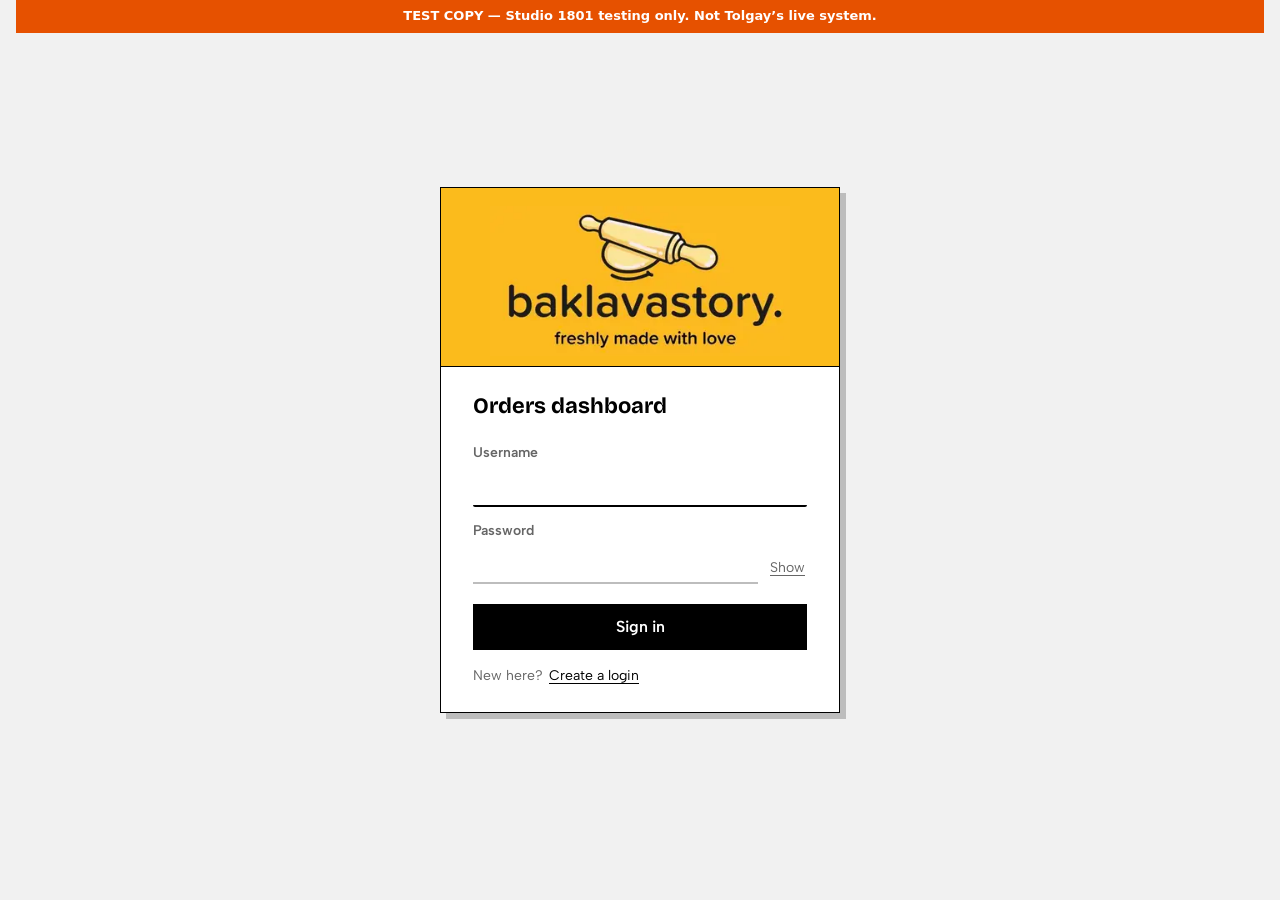
==== commit 4e3d5d30: "v2.1: wrong-day text fix, full address, price snapshots, spam limits, call button, iPad portrait, Re" ====
--- a/dashboard/index.html
+++ b/dashboard/index.html
@@ -48,6 +48,7 @@
 <script src="z14.js"></script>
 <script src="z15.js"></script>
 <script src="z16.js"></script>
+<script src="z17.js"></script>
 <script src="j5.js"></script>
 
 </body></html>
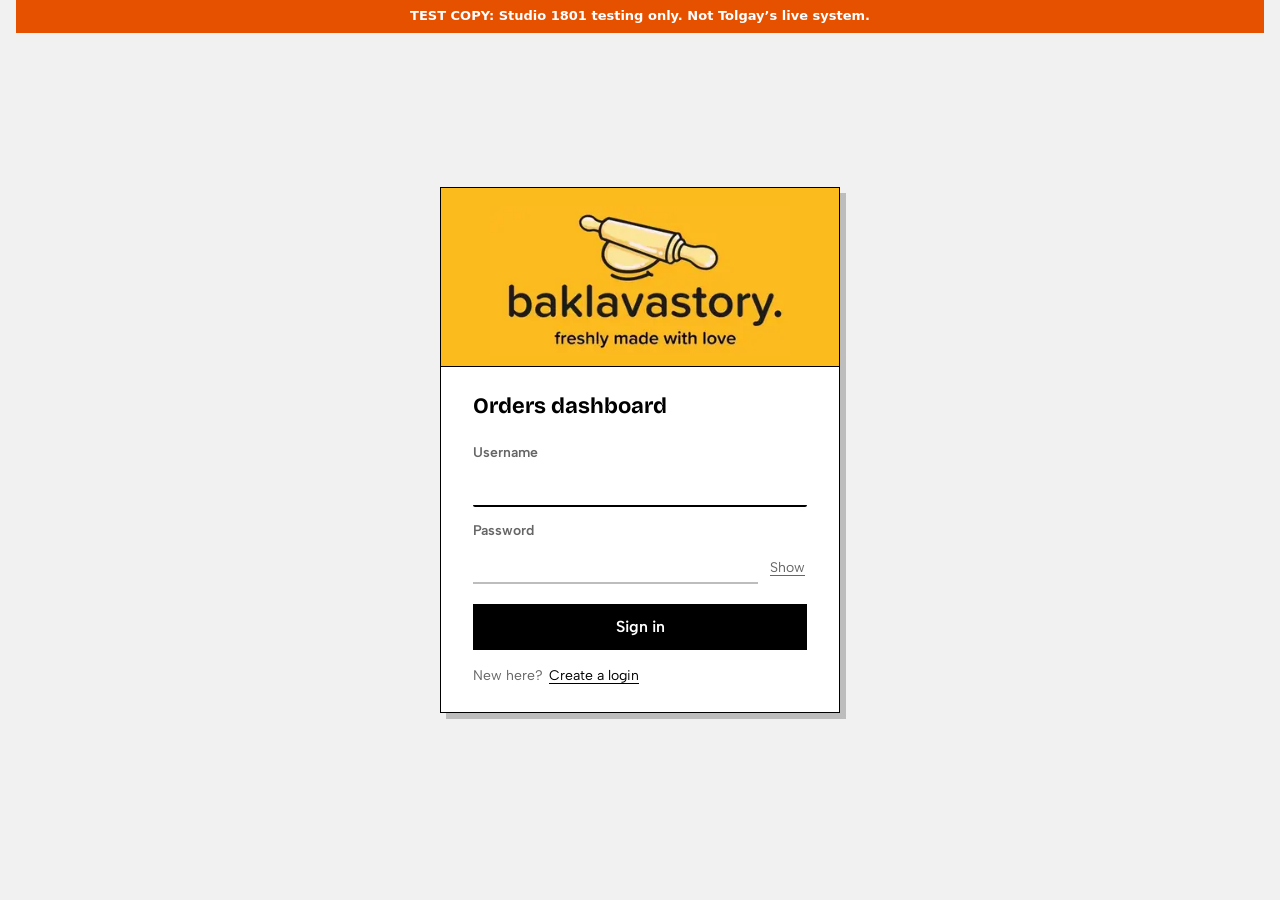
==== commit f4a02bed: "v2.2: The Layer Card, Counter tab, reward tags, bake list split, hours Co-Authored-By: Claude Opus 5" ====
--- a/dashboard/index.html
+++ b/dashboard/index.html
@@ -49,6 +49,7 @@
 <script src="z15.js"></script>
 <script src="z16.js"></script>
 <script src="z17.js"></script>
+<script src="z18.js"></script>
 <script src="j5.js"></script>
 
 </body></html>
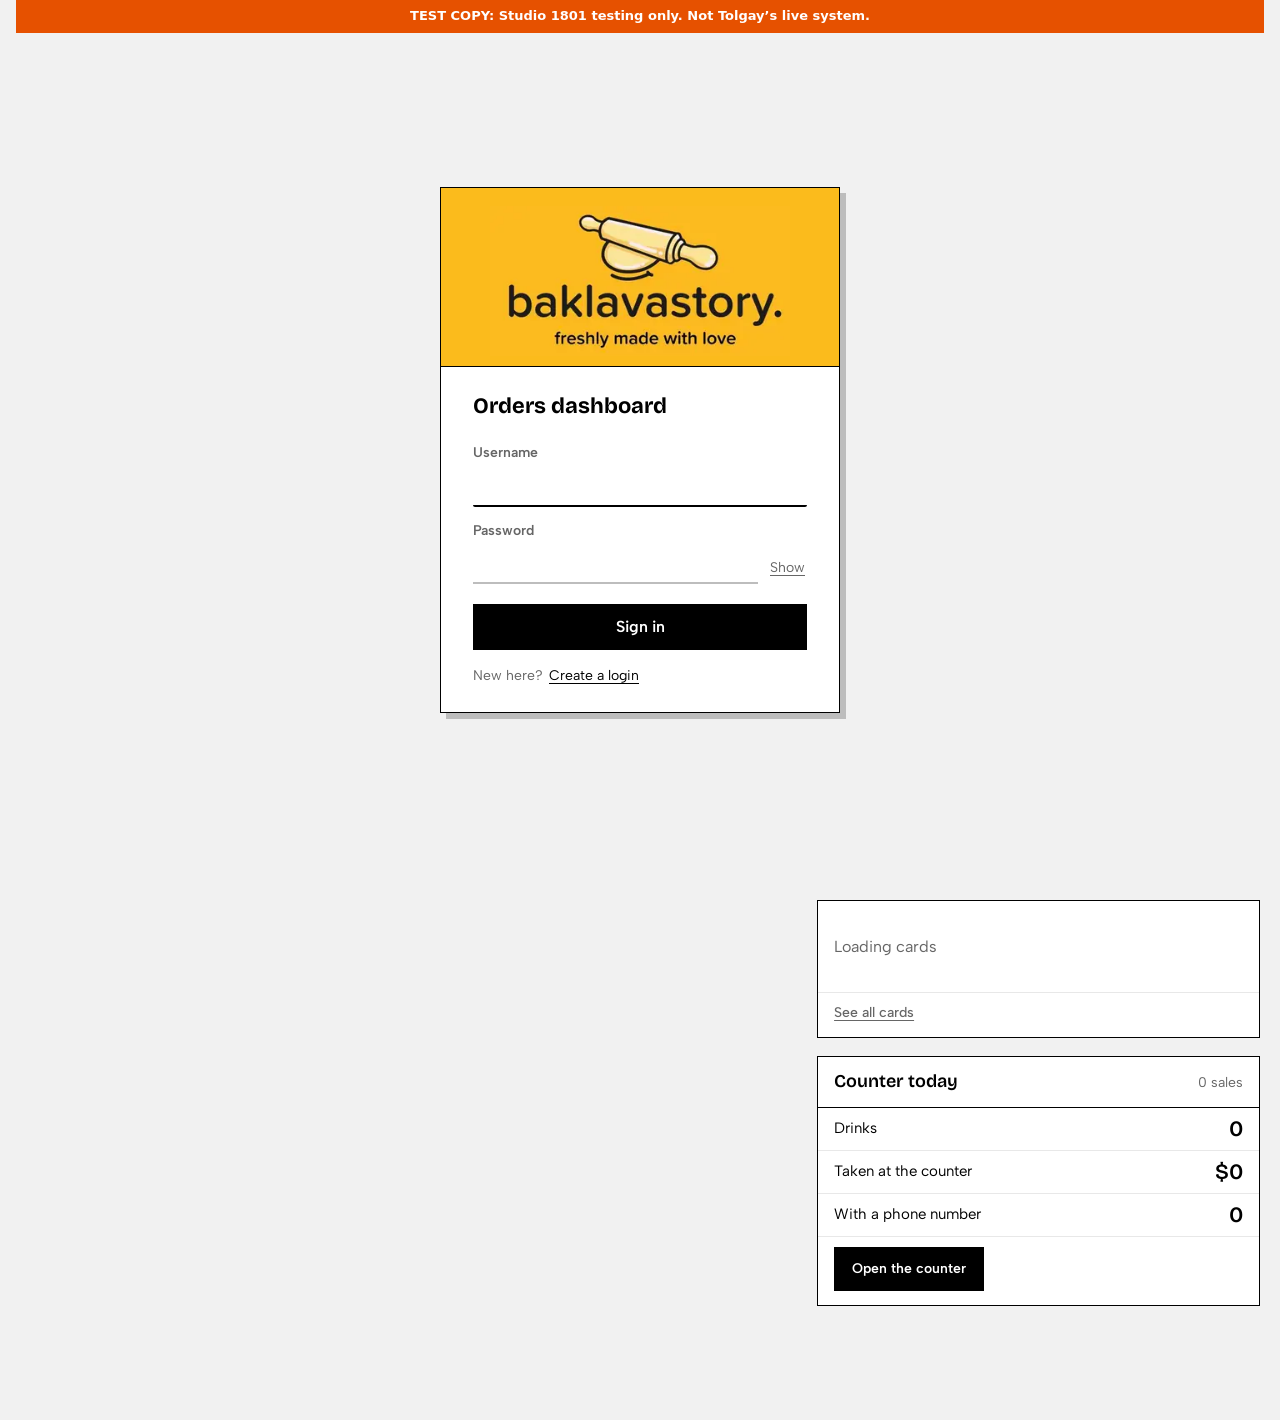
==== commit de28b9ff: "v2.4: Today screen, sample shop loader, coffee in History, Layer Card summary, phone tabs Co-Authore" ====
--- a/dashboard/index.html
+++ b/dashboard/index.html
@@ -50,6 +50,8 @@
 <script src="z16.js"></script>
 <script src="z17.js"></script>
 <script src="z18.js"></script>
+<script src="z19.js"></script>
+<script src="z20.js"></script>
 <script src="j5.js"></script>
 
 </body></html>
